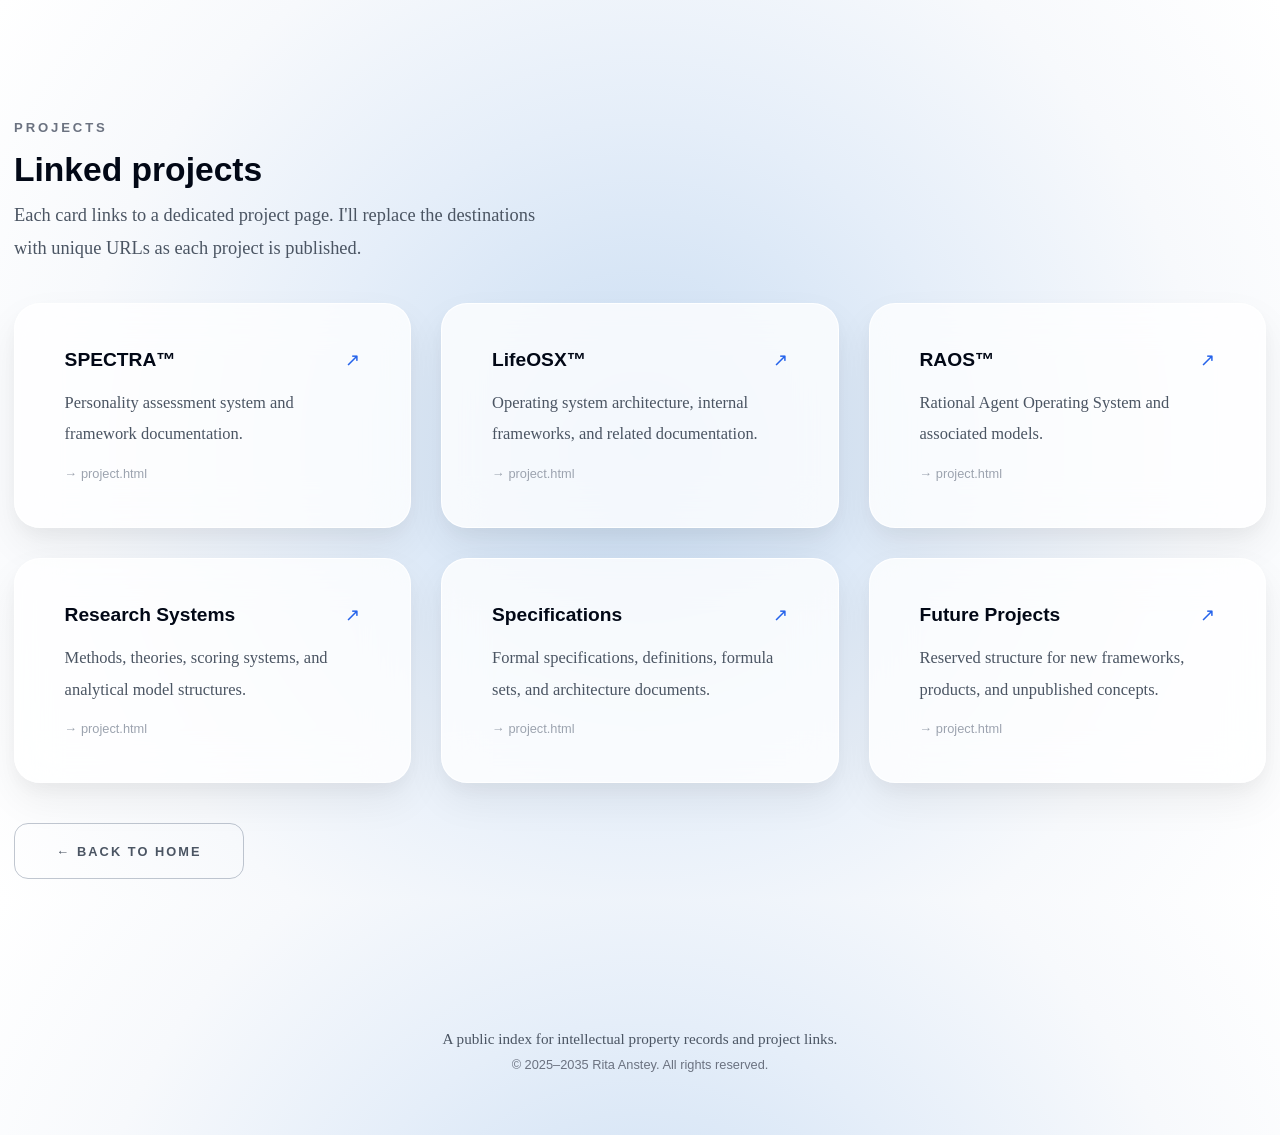
==== projects.html @ 23667033 "Add files via upload" ====
<!DOCTYPE html>
<html lang="en">
<head>
  <meta charset="UTF-8" />
  <meta name="viewport" content="width=device-width, initial-scale=1.0" />
  <title>Projects — IP Registry</title>
  <link rel="stylesheet" href="styles.css" />
</head>
<body>
<div class="page">
  <main class="container">

    <section class="section">
      <div class="system-intro">
        <p class="eyebrow">Projects</p>
        <h2 class="system-title">Linked projects</h2>
        <p class="hero-sub" style="margin-top:0.6rem;margin-bottom:0">
          Each card links to a dedicated project page. I'll replace the destinations with unique URLs as each project is published.
        </p>
      </div>

      <div class="projects-grid">
        <a href="project.html" class="project-card">
          <div class="title-row"><h3>SPECTRA™</h3><span class="arrow">↗</span></div>
          <p>Personality assessment system and framework documentation.</p>
          <span class="meta">→ project.html</span>
        </a>
        <a href="project.html" class="project-card">
          <div class="title-row"><h3>LifeOSX™</h3><span class="arrow">↗</span></div>
          <p>Operating system architecture, internal frameworks, and related documentation.</p>
          <span class="meta">→ project.html</span>
        </a>
        <a href="project.html" class="project-card">
          <div class="title-row"><h3>RAOS™</h3><span class="arrow">↗</span></div>
          <p>Rational Agent Operating System and associated models.</p>
          <span class="meta">→ project.html</span>
        </a>
        <a href="project.html" class="project-card">
          <div class="title-row"><h3>Research Systems</h3><span class="arrow">↗</span></div>
          <p>Methods, theories, scoring systems, and analytical model structures.</p>
          <span class="meta">→ project.html</span>
        </a>
        <a href="project.html" class="project-card">
          <div class="title-row"><h3>Specifications</h3><span class="arrow">↗</span></div>
          <p>Formal specifications, definitions, formula sets, and architecture documents.</p>
          <span class="meta">→ project.html</span>
        </a>
        <a href="project.html" class="project-card">
          <div class="title-row"><h3>Future Projects</h3><span class="arrow">↗</span></div>
          <p>Reserved structure for new frameworks, products, and unpublished concepts.</p>
          <span class="meta">→ project.html</span>
        </a>
      </div>

      <div style="margin-top:2.5rem">
        <a class="btn btn-ghost" href="index.html">← Back to home</a>
      </div>
    </section>

  </main>

  <footer class="footer">
    <div class="footer-inner">
      <p class="footer-note">A public index for intellectual property records and project links.</p>
      <div>© 2025–2035 Rita Anstey. All rights reserved.</div>
    </div>
  </footer>
</div>
</body>
</html>
---- styles.css ----
/* ===== IP REGISTRY — styles.css ===== */

:root {
  --bg-main: radial-gradient(circle at center, #C8DCF2 0%, #E5EEF9 42%, #F7F9FC 72%, #FFFFFF 100%);
  --text-main: #020816;
  --text-muted: #4b5563;
  --accent-blue: #2563eb;
  --glass-border: rgba(255, 255, 255, 0.9);
  --eyebrow-color: #6b7280;
  --eyebrow-size: 0.82rem;
  --eyebrow-spacing: 0.22em;
  --eyebrow-weight: 700;
  --eyebrow-font: europa, "Helvetica Neue", Helvetica, Arial, sans-serif;
}

* { box-sizing: border-box; margin: 0; padding: 0; }
html, body { height: 100%; }

body {
  background: var(--bg-main);
  -webkit-font-smoothing: antialiased;
  color: var(--text-main);
  font-family: europa, "Helvetica Neue", Helvetica, Arial, sans-serif;
}

/* ── EYEBROW — one definition, used everywhere ── */

.eyebrow {
  font-size: var(--eyebrow-size);
  letter-spacing: var(--eyebrow-spacing);
  text-transform: uppercase;
  color: var(--eyebrow-color);
  font-weight: var(--eyebrow-weight);
  font-family: var(--eyebrow-font);
  margin-bottom: 1rem;
}

/* ── PAGE SHELL ── */

.page {
  min-height: 100vh;
  display: flex;
  flex-direction: column;
  padding: 2.5rem max(1vw, 14px);
}

.container {
  width: 100%;
  max-width: 1400px;
  margin: 0 auto;
}

/* ── HERO (index.html) ── */

.hero {
  min-height: 100vh;
  display: flex;
  align-items: center;
  padding: 5rem 0;
}

.hero-grid {
  display: grid;
  grid-template-columns: 1fr 1fr;
  gap: 4rem;
  align-items: center;
  width: 100%;
}

.hero-left h1 {
  font-family: europa, "Helvetica Neue", Helvetica, Arial, sans-serif;
  font-weight: 800;
  font-size: clamp(3rem, 4.3vw, 4.2rem);
  line-height: 1.08;
  letter-spacing: -0.04em;
  margin-bottom: 1.6rem;
}

.hero-sub {
  font-family: "minion-pro", "Minion Pro", Georgia, "Times New Roman", serif;
  font-size: 1.15rem;
  line-height: 1.8;
  color: var(--text-muted);
  max-width: 34rem;
  margin-bottom: 2.2rem;
}

/* ── Hero visual — abstract decorative block ── */

.hero-right {
  display: flex;
  justify-content: center;
  align-items: center;
  position: relative;
}

.hero-visual-block {
  position: relative;
  width: 100%;
  max-width: 480px;
  aspect-ratio: 4 / 5;
  border-radius: 32px;
  background: linear-gradient(145deg, #0a0f1e 0%, #131b2e 50%, #0e1420 100%);
  box-shadow: 0 52px 120px rgba(15, 23, 42, 0.45);
  display: flex;
  flex-direction: column;
  justify-content: center;
  align-items: center;
  padding: 3rem;
  gap: 1.5rem;
  overflow: hidden;
}

.hero-visual-block::before {
  content: '';
  position: absolute;
  top: 30%;
  left: 50%;
  transform: translate(-50%, -50%);
  width: 180%;
  height: 60%;
  background: radial-gradient(ellipse, rgba(200, 220, 242, 0.08), transparent 70%);
  pointer-events: none;
}

.visual-line {
  width: 100%;
  height: 1px;
  background: rgba(255, 255, 255, 0.06);
}

.visual-title {
  font-family: europa, "Helvetica Neue", Helvetica, Arial, sans-serif;
  font-weight: 800;
  font-size: 2.4rem;
  letter-spacing: -0.04em;
  color: rgba(255, 255, 255, 0.92);
  text-align: center;
  line-height: 1.1;
}

.visual-sub {
  font-family: "minion-pro", "Minion Pro", Georgia, "Times New Roman", serif;
  font-size: 0.95rem;
  color: rgba(255, 255, 255, 0.4);
  text-align: center;
  line-height: 1.6;
  letter-spacing: 0.01em;
}

.visual-label {
  font-family: europa, "Helvetica Neue", Helvetica, Arial, sans-serif;
  font-size: 0.7rem;
  letter-spacing: 0.3em;
  text-transform: uppercase;
  color: rgba(255, 255, 255, 0.25);
  font-weight: 700;
}

/* ── BUTTON ── */

.btn {
  height: 56px;
  padding: 0 2.6rem;
  border-radius: 14px;
  border: none;
  background: #020816;
  color: #ffffff;
  font-size: 0.8rem;
  font-weight: 700;
  letter-spacing: 0.16em;
  text-transform: uppercase;
  font-family: europa, "Helvetica Neue", Helvetica, Arial, sans-serif;
  cursor: pointer;
  white-space: nowrap;
  box-shadow: 0 16px 40px rgba(15, 23, 42, 0.4);
  display: inline-flex;
  align-items: center;
  justify-content: center;
  transition: transform 0.16s ease, box-shadow 0.16s ease, background-color 0.16s ease;
  text-decoration: none;
}

.btn:hover {
  transform: translateY(-1px);
  box-shadow: 0 22px 55px rgba(15, 23, 42, 0.48);
  background-color: #050b1c;
}

.btn-ghost {
  background: none;
  color: var(--text-muted);
  border: 1.5px solid rgba(100, 116, 139, 0.4);
  box-shadow: none;
}

.btn-ghost:hover {
  border-color: var(--text-main);
  color: var(--text-main);
  background: none;
  box-shadow: none;
}

/* ── SECTIONS ── */

.section {
  min-height: 100vh;
  display: flex;
  flex-direction: column;
  justify-content: center;
  padding: 5rem 0;
}

.section + .section { margin-top: 0; }

.system-intro { margin-bottom: 2.4rem; }

.system-title {
  font-size: 2.1rem;
  font-weight: 800;
  font-family: europa, "Helvetica Neue", Helvetica, Arial, sans-serif;
  margin-top: 0.2rem;
}

/* ── PROJECTS GRID ── */

.projects-grid {
  display: grid;
  gap: 1.9rem;
}

@media (min-width: 768px) {
  .projects-grid { grid-template-columns: repeat(2, minmax(0, 1fr)); }
}

@media (min-width: 1100px) {
  .projects-grid { grid-template-columns: repeat(3, minmax(0, 1fr)); }
}

.project-card {
  border-radius: 26px;
  padding: 2.8rem 3.1rem 2.9rem;
  background: rgba(255, 255, 255, 0.78);
  border: 1px solid var(--glass-border);
  box-shadow: 0 18px 40px rgba(0,0,0,0.06), 0 8px 20px rgba(0,0,0,0.04);
  backdrop-filter: blur(22px);
  display: flex;
  flex-direction: column;
  gap: 1rem;
  text-decoration: none;
  color: inherit;
  transition: transform 0.16s ease, box-shadow 0.16s ease;
}

.project-card:hover {
  transform: translateY(-2px);
  box-shadow: 0 24px 55px rgba(0,0,0,0.1), 0 10px 24px rgba(0,0,0,0.06);
}

.project-card .title-row {
  display: flex;
  align-items: center;
  justify-content: space-between;
  gap: 12px;
}

.project-card h3 {
  font-size: 1.2rem;
  font-weight: 700;
  font-family: europa, "Helvetica Neue", Helvetica, Arial, sans-serif;
}

.project-card .arrow { color: var(--accent-blue); font-size: 18px; flex-shrink: 0; }

.project-card p {
  font-family: "minion-pro", "Minion Pro", Georgia, "Times New Roman", serif;
  font-size: 1.03rem;
  color: var(--text-muted);
  line-height: 1.9;
}

.project-card .meta {
  font-size: 0.8rem;
  color: #9ca3af;
  font-family: europa, "Helvetica Neue", Helvetica, Arial, sans-serif;
}

/* ── SINGLE PROJECT PAGE — glass card ── */

.glass-card {
  border-radius: 30px;
  padding: 3rem;
  background: rgba(255, 255, 255, 0.78);
  border: 1px solid var(--glass-border);
  box-shadow: 0 20px 45px rgba(0,0,0,0.06), 0 8px 20px rgba(0,0,0,0.04);
  backdrop-filter: blur(28px);
}

.project-hero-grid {
  display: grid;
  grid-template-columns: 1.2fr 0.8fr;
  gap: 3.2rem;
  align-items: flex-start;
}

.project-details {
  display: flex;
  flex-direction: column;
  gap: 1.25rem;
}

.project-details h4 {
  font-size: 1rem;
  font-weight: 700;
  font-family: europa, "Helvetica Neue", Helvetica, Arial, sans-serif;
  margin-bottom: 0.15rem;
}

.project-details p {
  font-family: "minion-pro", "Minion Pro", Georgia, "Times New Roman", serif;
  font-size: 1.02rem;
  line-height: 1.85;
  color: var(--text-muted);
}

.project-section {
  padding: 2rem 0;
  border-bottom: 1px solid rgba(100, 116, 139, 0.18);
}

.project-section:first-child { padding-top: 0; }
.project-section:last-child { border-bottom: none; padding-bottom: 0; }

.project-section .eyebrow { margin-bottom: 0.6rem; }

.project-section h2 {
  font-size: 1.6rem;
  font-weight: 800;
  font-family: europa, "Helvetica Neue", Helvetica, Arial, sans-serif;
  margin-bottom: 1rem;
}

.project-section p {
  font-family: "minion-pro", "Minion Pro", Georgia, "Times New Roman", serif;
  font-size: 1.03rem;
  color: var(--text-muted);
  line-height: 1.9;
}

.project-section p + p { margin-top: 0.9rem; }

.mini-list { display: grid; gap: 6px; margin-top: 0.75rem; }
.mini-list p { color: #6b7280; }

.project-accent {
  font-family: "minion-pro", "Minion Pro", Georgia, "Times New Roman", serif;
  font-style: italic;
  color: var(--accent-blue);
  font-size: 1.03rem;
}

/* ── FOOTER ── */

.footer {
  margin-top: auto;
  padding-top: 2.5rem;
  font-size: 0.8rem;
  color: #6b7280;
}

.footer-inner {
  max-width: 720px;
  margin: 0 auto;
  padding: 1.9rem 1rem 1.4rem;
  text-align: center;
}

.footer-note {
  font-family: "minion-pro", "Minion Pro", Georgia, "Times New Roman", serif;
  font-size: 0.95rem;
  color: var(--text-muted);
  margin-bottom: 0.6rem;
}

/* ── RESPONSIVE ── */

@media (max-width: 1200px) {
  .page { padding-top: 2rem; }
  .hero-grid { grid-template-columns: 1fr; gap: 3rem; }
  .hero-right { order: -1; }
  .hero-visual-block { max-width: 380px; }
}

@media (max-width: 768px) {
  .section { min-height: auto; padding-top: 3.5rem; padding-bottom: 3.5rem; }
  .project-hero-grid { grid-template-columns: 1fr; gap: 2.2rem; }
  .hero-visual-block { max-width: 300px; }
}

@media (max-width: 640px) {
  .page { padding: 1.8rem max(1vw, 14px) 2.2rem; }
  .glass-card { padding: 2.2rem 1.8rem 2.3rem; }
  .project-card { padding: 2rem 1.9rem 2.2rem; }
}
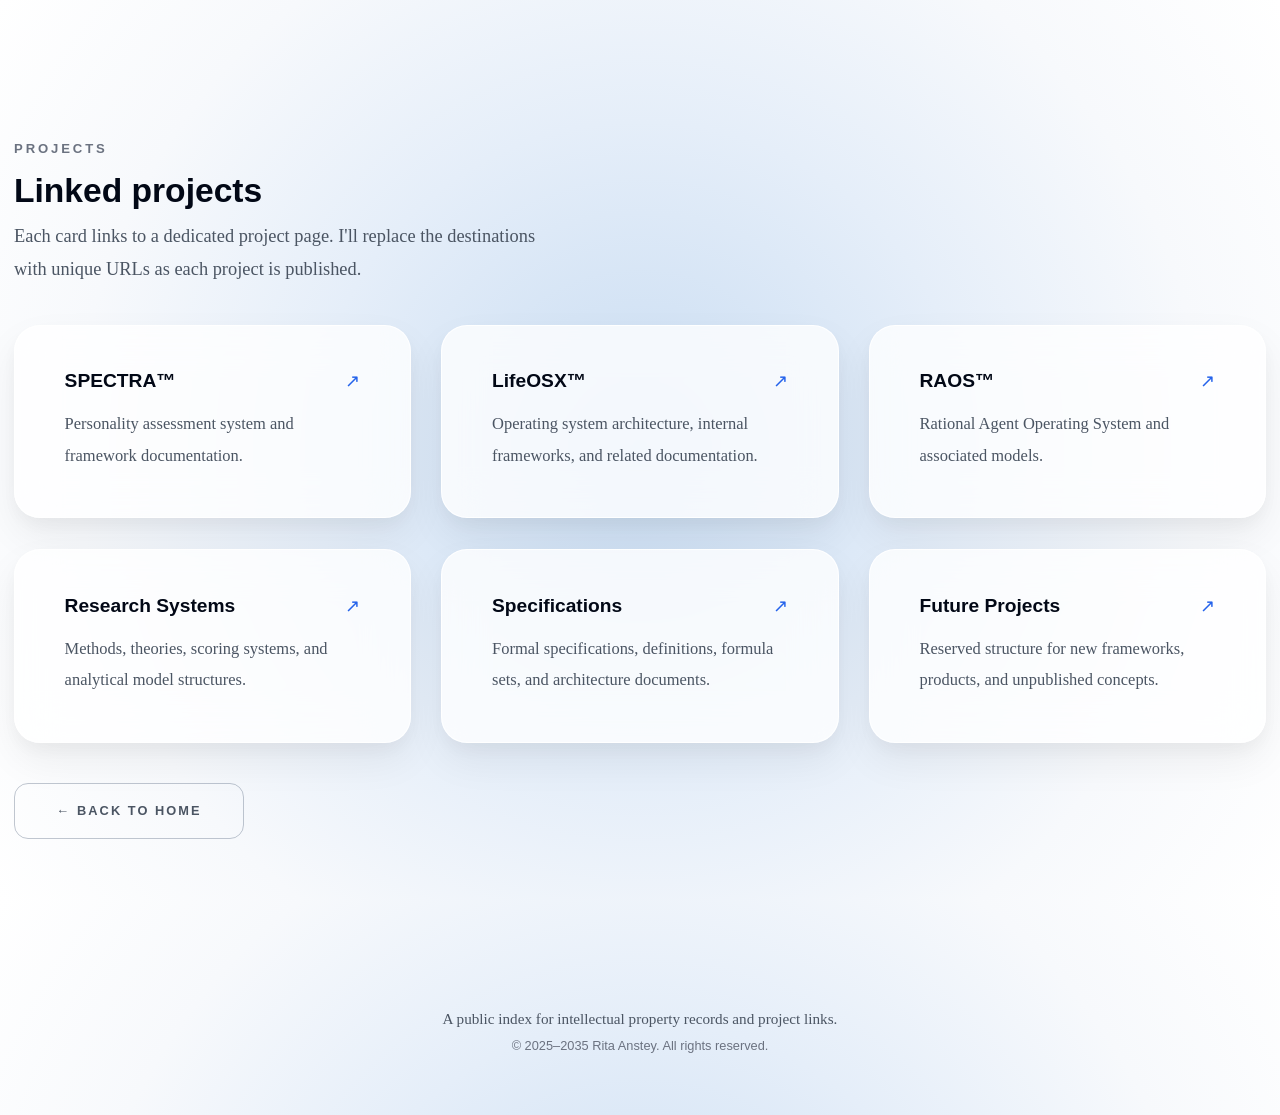
==== commit c9fbad45: "Add files via upload" ====
--- a/projects.html
+++ b/projects.html
@@ -23,32 +23,26 @@
         <a href="project.html" class="project-card">
           <div class="title-row"><h3>SPECTRA™</h3><span class="arrow">↗</span></div>
           <p>Personality assessment system and framework documentation.</p>
-          <span class="meta">→ project.html</span>
         </a>
         <a href="project.html" class="project-card">
           <div class="title-row"><h3>LifeOSX™</h3><span class="arrow">↗</span></div>
           <p>Operating system architecture, internal frameworks, and related documentation.</p>
-          <span class="meta">→ project.html</span>
         </a>
         <a href="project.html" class="project-card">
           <div class="title-row"><h3>RAOS™</h3><span class="arrow">↗</span></div>
           <p>Rational Agent Operating System and associated models.</p>
-          <span class="meta">→ project.html</span>
         </a>
         <a href="project.html" class="project-card">
           <div class="title-row"><h3>Research Systems</h3><span class="arrow">↗</span></div>
           <p>Methods, theories, scoring systems, and analytical model structures.</p>
-          <span class="meta">→ project.html</span>
         </a>
         <a href="project.html" class="project-card">
           <div class="title-row"><h3>Specifications</h3><span class="arrow">↗</span></div>
           <p>Formal specifications, definitions, formula sets, and architecture documents.</p>
-          <span class="meta">→ project.html</span>
         </a>
         <a href="project.html" class="project-card">
           <div class="title-row"><h3>Future Projects</h3><span class="arrow">↗</span></div>
           <p>Reserved structure for new frameworks, products, and unpublished concepts.</p>
-          <span class="meta">→ project.html</span>
         </a>
       </div>
 
--- a/styles.css
+++ b/styles.css
@@ -331,7 +331,17 @@
 .project-section:first-child { padding-top: 0; }
 .project-section:last-child { border-bottom: none; padding-bottom: 0; }
 
-.project-section .eyebrow { margin-bottom: 0.6rem; }
+.project-section .eyebrow {
+  margin-bottom: 0.6rem;
+  font-size: var(--eyebrow-size);
+  letter-spacing: var(--eyebrow-spacing);
+  text-transform: uppercase;
+  color: var(--eyebrow-color);
+  font-weight: var(--eyebrow-weight);
+  font-family: var(--eyebrow-font);
+  font-style: normal;
+  line-height: normal;
+}
 
 .project-section h2 {
   font-size: 1.6rem;
@@ -387,14 +397,19 @@
 @media (max-width: 1200px) {
   .page { padding-top: 2rem; }
   .hero-grid { grid-template-columns: 1fr; gap: 3rem; }
-  .hero-right { order: -1; }
+  .hero-left { text-align: center; }
+  .hero-left h1 { margin-left: auto; margin-right: auto; }
+  .hero-sub { margin-left: auto; margin-right: auto; }
+  .hero-left .btn { margin: 0 auto; }
+  .hero-right { justify-content: center; }
   .hero-visual-block { max-width: 380px; }
 }
 
 @media (max-width: 768px) {
   .section { min-height: auto; padding-top: 3.5rem; padding-bottom: 3.5rem; }
   .project-hero-grid { grid-template-columns: 1fr; gap: 2.2rem; }
-  .hero-visual-block { max-width: 300px; }
+  .hero-visual-block { max-width: 280px; }
+  .hero-left h1 { font-size: clamp(2rem, 6vw, 3rem); }
 }
 
 @media (max-width: 640px) {
